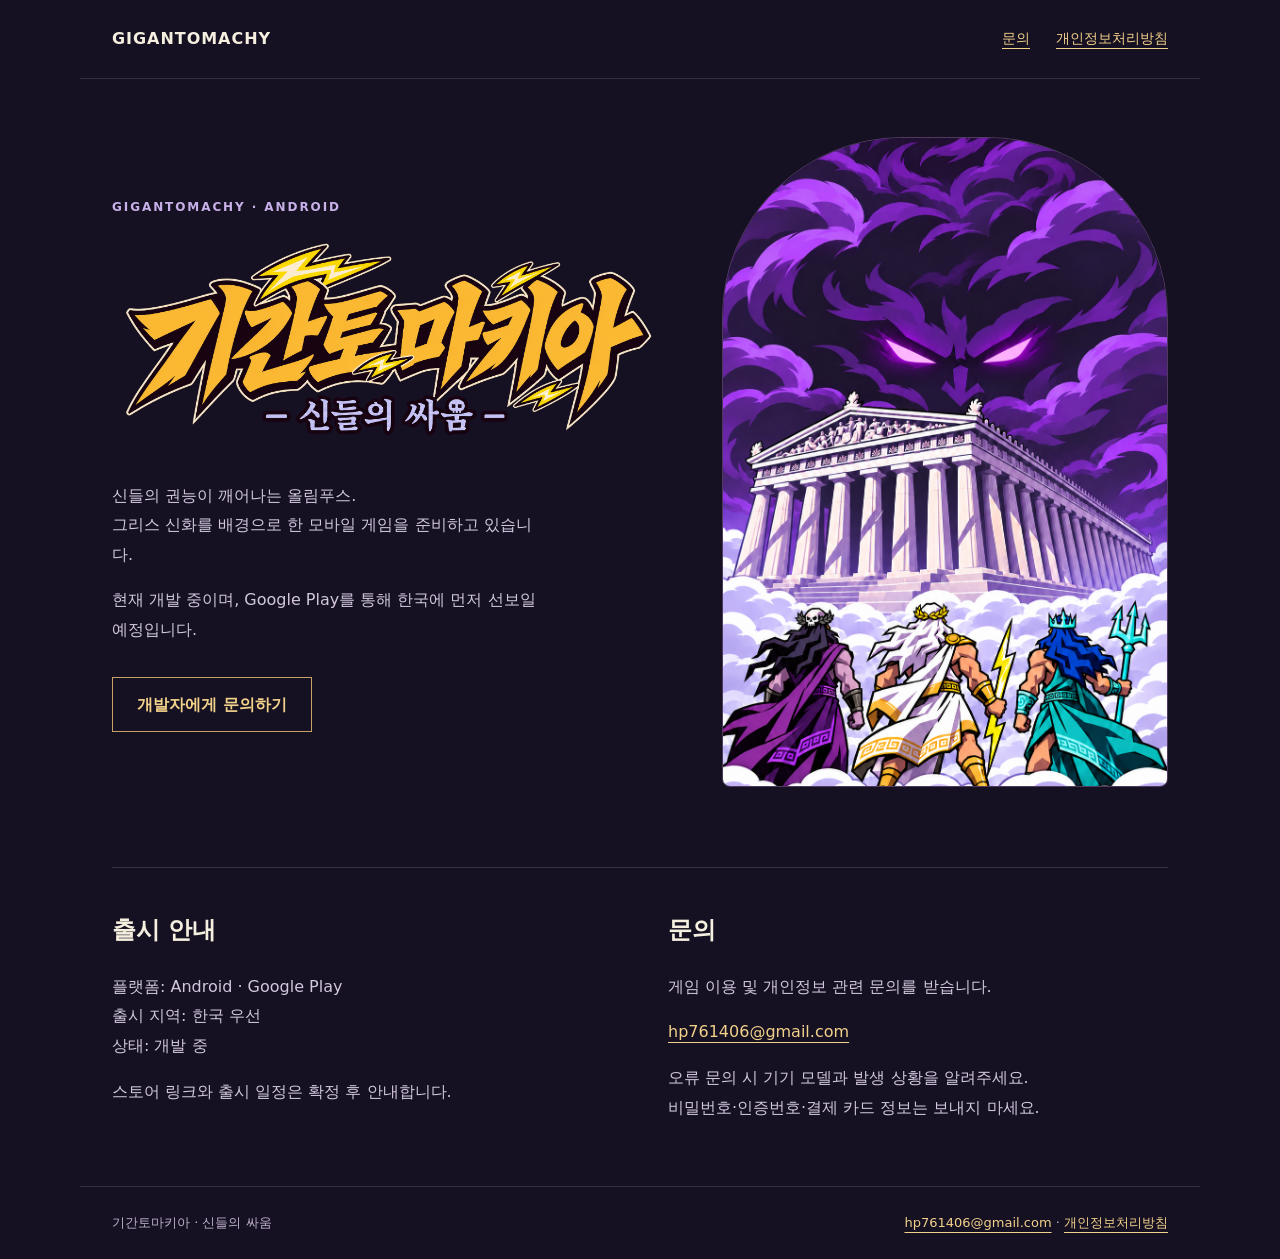
==== index.html @ e3db5e53 "Add files via upload" ====
<!doctype html>
<html lang="ko"><head><meta charset="utf-8"><meta name="viewport" content="width=device-width,initial-scale=1"><title>기간토마키아 · 신들의 싸움</title><meta name="description" content="기간토마키아 개발자 안내 페이지. 게임 출시 소식, 문의 및 개인정보 안내."><link rel="stylesheet" href="styles.css"></head><body><header><a href="./">GIGANTOMACHY</a><nav aria-label="주 메뉴"><a href="./#support">문의</a><a href="privacy.html">개인정보처리방침</a></nav></header><main><section class="hero" aria-label="게임 소개"><div><span class="eyebrow">GIGANTOMACHY · ANDROID</span><h1><img class="logo" src="assets/title.png" width="1983" height="793" alt="기간토마키아 — 신들의 싸움"></h1><p>신들의 권능이 깨어나는 올림푸스.<br>그리스 신화를 배경으로 한 모바일 게임을 준비하고 있습니다.</p><p>현재 개발 중이며, Google Play를 통해 한국에 먼저 선보일 예정입니다.</p><a class="button" href="#support">개발자에게 문의하기</a></div><figure><img src="assets/olympus.png" width="941" height="1672" alt="하데스·제우스·포세이돈이 구름 위 올림푸스 신전과 거대한 마신을 마주하는 일러스트"></figure></section><section class="details"><div><h2>출시 안내</h2><p>플랫폼: Android · Google Play<br>출시 지역: 한국 우선<br>상태: 개발 중</p><p>스토어 링크와 출시 일정은 확정 후 안내합니다.</p></div><div id="support"><h2>문의</h2><p>게임 이용 및 개인정보 관련 문의를 받습니다.</p><p><a href="mailto:hp761406@gmail.com">hp761406@gmail.com</a></p><p>오류 문의 시 기기 모델과 발생 상황을 알려주세요.<br>비밀번호·인증번호·결제 카드 정보는 보내지 마세요.</p></div></section></main><footer><span>기간토마키아 · 신들의 싸움</span><span><a href="mailto:hp761406@gmail.com">hp761406@gmail.com</a> · <a href="privacy.html">개인정보처리방침</a></span></footer></body></html>
---- styles.css ----
*{box-sizing:border-box}html{color-scheme:dark;scroll-behavior:smooth}body{margin:0;background:#151022;color:#f5efdf;font-family:system-ui,-apple-system,"Malgun Gothic",sans-serif;line-height:1.85}a{color:#f2d18a;text-underline-offset:5px}a:hover{color:#fff0c8}a:focus-visible{outline:3px solid #f2d18a;outline-offset:6px}header,footer{max-width:1120px;margin:auto;padding:24px 32px}header{display:flex;justify-content:space-between;gap:24px;align-items:center;border-bottom:1px solid #ffffff20}header>a{color:#f5efdf;text-decoration:none;font-weight:750;letter-spacing:.06em}nav{display:flex;gap:26px;font-size:14px}.hero{max-width:1120px;margin:auto;display:grid;grid-template-columns:1.1fr .9fr;align-items:center;gap:64px;padding:58px 32px 80px}.eyebrow{color:#c7b0e8;letter-spacing:.16em;font-size:12px;font-weight:700}.logo{display:block;width:100%;height:auto;margin:18px 0 22px}.hero p{max-width:440px;color:#d2c7dd}.hero figure{margin:0;position:relative}.hero figure img{display:block;width:100%;max-height:650px;object-fit:cover;border:1px solid #a77cba66;border-radius:180px 180px 8px 8px}.button{display:inline-block;padding:12px 24px;border:1px solid #c8a267;text-decoration:none;margin-top:16px;font-weight:700}.details{max-width:1056px;margin:0 auto;padding:40px 0 48px;border-top:1px solid #ffffff25;display:grid;grid-template-columns:1fr 1fr;gap:56px}.details h2{font-size:24px;margin-top:0}.details p{color:#d2c7dd}footer{border-top:1px solid #ffffff20;display:flex;gap:22px;justify-content:space-between;color:#bfb1cc;font-size:13px}.document{max-width:830px;padding:46px 32px 80px;margin:auto}.document h1{font-size:34px;line-height:1.45}.document h2{font-size:22px;margin-top:38px;color:#f0d69f}.document p,.document li{color:#dfd5e5}.notice{border-left:3px solid #c8a267;background:#241b32;padding:18px 22px;margin:25px 0}.meta{font-size:14px;color:#c9b9d5}.document ul{padding-left:23px}.document a{overflow-wrap:anywhere}@media(max-width:760px){header{align-items:flex-start;padding:20px}nav{gap:16px;flex-wrap:wrap}.hero{padding:35px 22px 45px;grid-template-columns:1fr;gap:38px}.hero figure{max-width:400px;margin:auto}.hero figure img{max-height:570px}.details{margin:0 22px;padding-top:30px;grid-template-columns:1fr;gap:20px}.document{padding:25px 22px 55px}.document h1{font-size:28px}footer{padding:22px;flex-direction:column;gap:8px}}@media(prefers-reduced-motion:reduce){html{scroll-behavior:auto}}
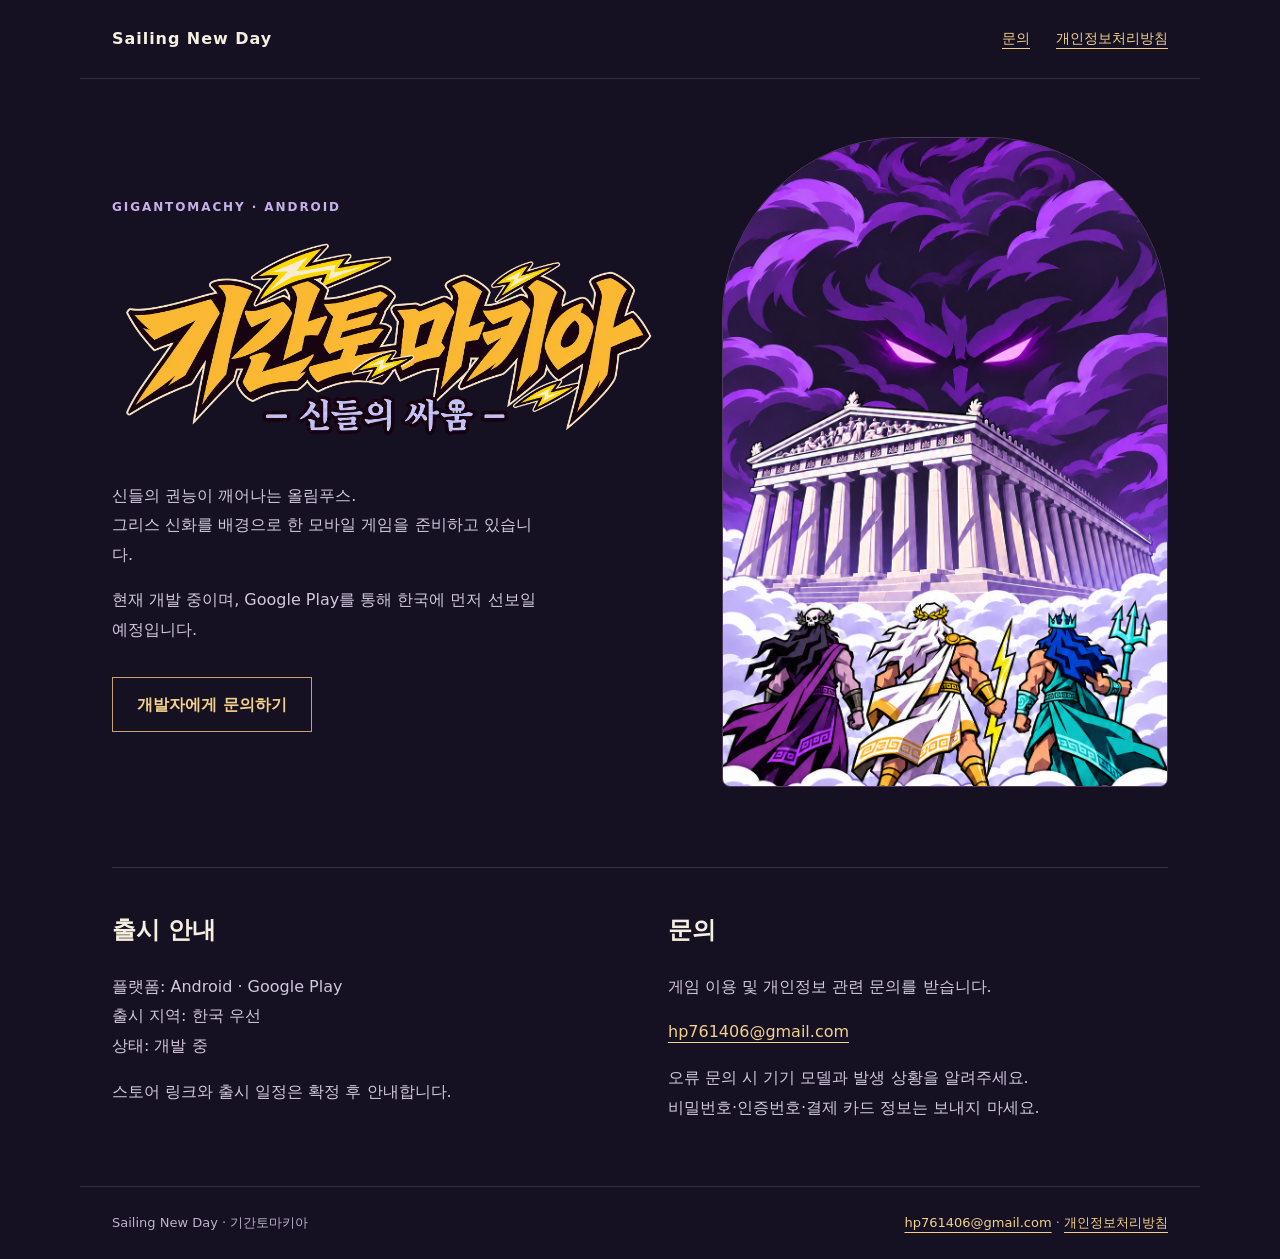
==== commit 31a26bae: "Add files via upload" ====
--- a/index.html
+++ b/index.html
@@ -1,2 +1,2 @@
 <!doctype html>
-<html lang="ko"><head><meta charset="utf-8"><meta name="viewport" content="width=device-width,initial-scale=1"><title>기간토마키아 · 신들의 싸움</title><meta name="description" content="기간토마키아 개발자 안내 페이지. 게임 출시 소식, 문의 및 개인정보 안내."><link rel="stylesheet" href="styles.css"></head><body><header><a href="./">GIGANTOMACHY</a><nav aria-label="주 메뉴"><a href="./#support">문의</a><a href="privacy.html">개인정보처리방침</a></nav></header><main><section class="hero" aria-label="게임 소개"><div><span class="eyebrow">GIGANTOMACHY · ANDROID</span><h1><img class="logo" src="assets/title.png" width="1983" height="793" alt="기간토마키아 — 신들의 싸움"></h1><p>신들의 권능이 깨어나는 올림푸스.<br>그리스 신화를 배경으로 한 모바일 게임을 준비하고 있습니다.</p><p>현재 개발 중이며, Google Play를 통해 한국에 먼저 선보일 예정입니다.</p><a class="button" href="#support">개발자에게 문의하기</a></div><figure><img src="assets/olympus.png" width="941" height="1672" alt="하데스·제우스·포세이돈이 구름 위 올림푸스 신전과 거대한 마신을 마주하는 일러스트"></figure></section><section class="details"><div><h2>출시 안내</h2><p>플랫폼: Android · Google Play<br>출시 지역: 한국 우선<br>상태: 개발 중</p><p>스토어 링크와 출시 일정은 확정 후 안내합니다.</p></div><div id="support"><h2>문의</h2><p>게임 이용 및 개인정보 관련 문의를 받습니다.</p><p><a href="mailto:hp761406@gmail.com">hp761406@gmail.com</a></p><p>오류 문의 시 기기 모델과 발생 상황을 알려주세요.<br>비밀번호·인증번호·결제 카드 정보는 보내지 마세요.</p></div></section></main><footer><span>기간토마키아 · 신들의 싸움</span><span><a href="mailto:hp761406@gmail.com">hp761406@gmail.com</a> · <a href="privacy.html">개인정보처리방침</a></span></footer></body></html>
+<html lang="ko"><head><meta charset="utf-8"><meta name="viewport" content="width=device-width,initial-scale=1"><title>기간토마키아 · 신들의 싸움</title><meta name="description" content="기간토마키아 개발자 안내 페이지. 게임 출시 소식, 문의 및 개인정보 안내."><link rel="stylesheet" href="styles.css"></head><body><header><a href="./">Sailing New Day</a><nav aria-label="주 메뉴"><a href="./#support">문의</a><a href="privacy.html">개인정보처리방침</a></nav></header><main><section class="hero" aria-label="게임 소개"><div><span class="eyebrow">GIGANTOMACHY · ANDROID</span><h1><img class="logo" src="assets/title.png" width="1983" height="793" alt="기간토마키아 — 신들의 싸움"></h1><p>신들의 권능이 깨어나는 올림푸스.<br>그리스 신화를 배경으로 한 모바일 게임을 준비하고 있습니다.</p><p>현재 개발 중이며, Google Play를 통해 한국에 먼저 선보일 예정입니다.</p><a class="button" href="#support">개발자에게 문의하기</a></div><figure><img src="assets/olympus.png" width="941" height="1672" alt="하데스·제우스·포세이돈이 구름 위 올림푸스 신전과 거대한 마신을 마주하는 일러스트"></figure></section><section class="details"><div><h2>출시 안내</h2><p>플랫폼: Android · Google Play<br>출시 지역: 한국 우선<br>상태: 개발 중</p><p>스토어 링크와 출시 일정은 확정 후 안내합니다.</p></div><div id="support"><h2>문의</h2><p>게임 이용 및 개인정보 관련 문의를 받습니다.</p><p><a href="mailto:hp761406@gmail.com">hp761406@gmail.com</a></p><p>오류 문의 시 기기 모델과 발생 상황을 알려주세요.<br>비밀번호·인증번호·결제 카드 정보는 보내지 마세요.</p></div></section></main><footer><span>Sailing New Day · 기간토마키아</span><span><a href="mailto:hp761406@gmail.com">hp761406@gmail.com</a> · <a href="privacy.html">개인정보처리방침</a></span></footer></body></html>
